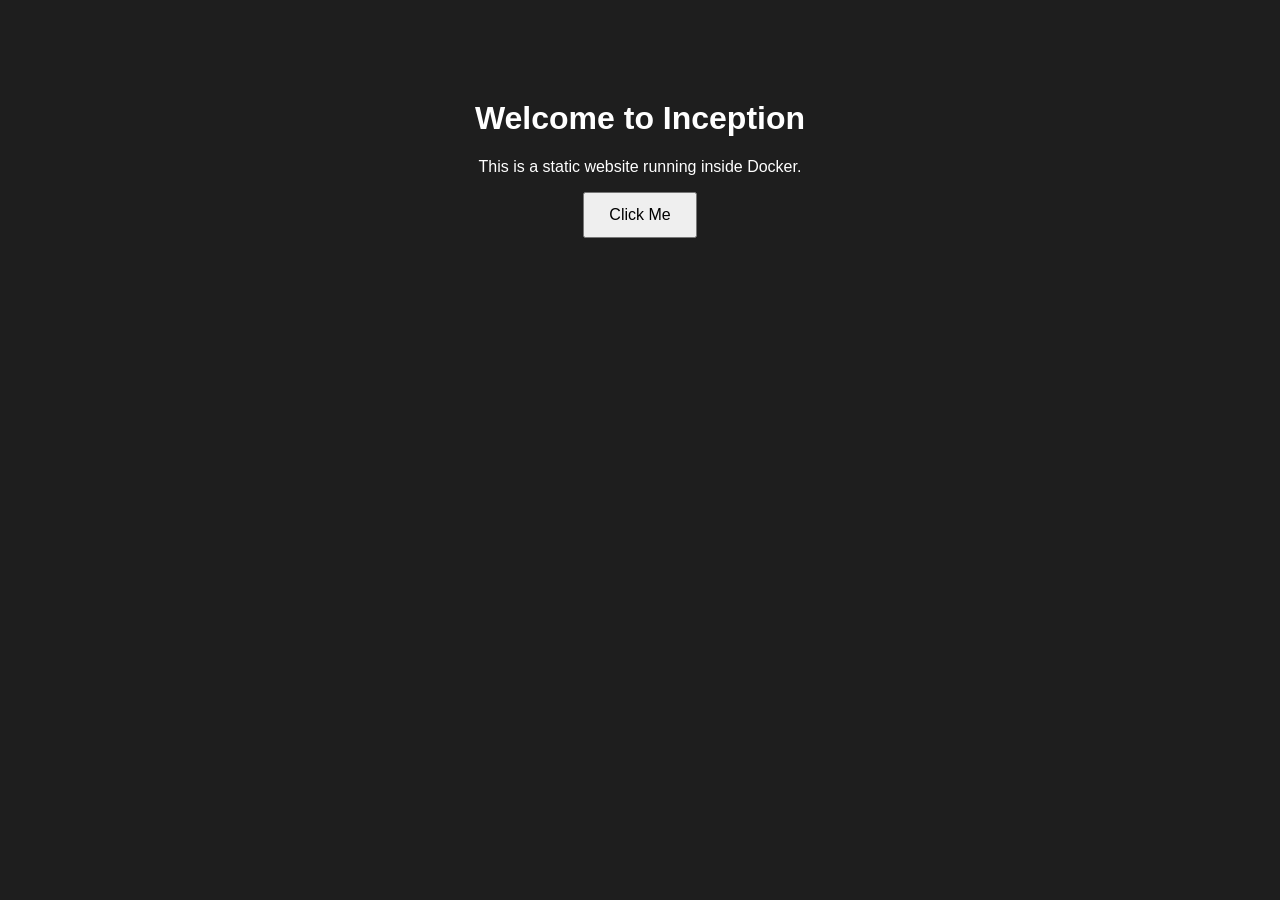
==== inceptions/srcs/bonus/static/tools/index.html @ dfe3c8c2 "add" ====
<!DOCTYPE html>
<html lang="en">
<head>
    <meta charset="UTF-8">
    <meta name="viewport" content="width=device-width, initial-scale=1.0">
    <title>Inception Static Website</title>

    <link rel="stylesheet" href="style.css">
</head>
<body>

    <div class="container">
        <h1>Welcome to Inception</h1>

        <p>This is a static website running inside Docker.</p>

        <button onclick="hello()">Click Me</button>

        <p id="msg"></p>
    </div>

    <script src="script.js"></script>

</body>
</html>
---- inceptions/srcs/bonus/static/tools/style.css ----
body {
    margin: 0;
    background: #1e1e1e;
    color: white;
    font-family: Arial, Helvetica, sans-serif;
}

.container {
    width: 600px;
    margin: 100px auto;
    text-align: center;
}

button {
    padding: 12px 24px;
    font-size: 16px;
    cursor: pointer;
}
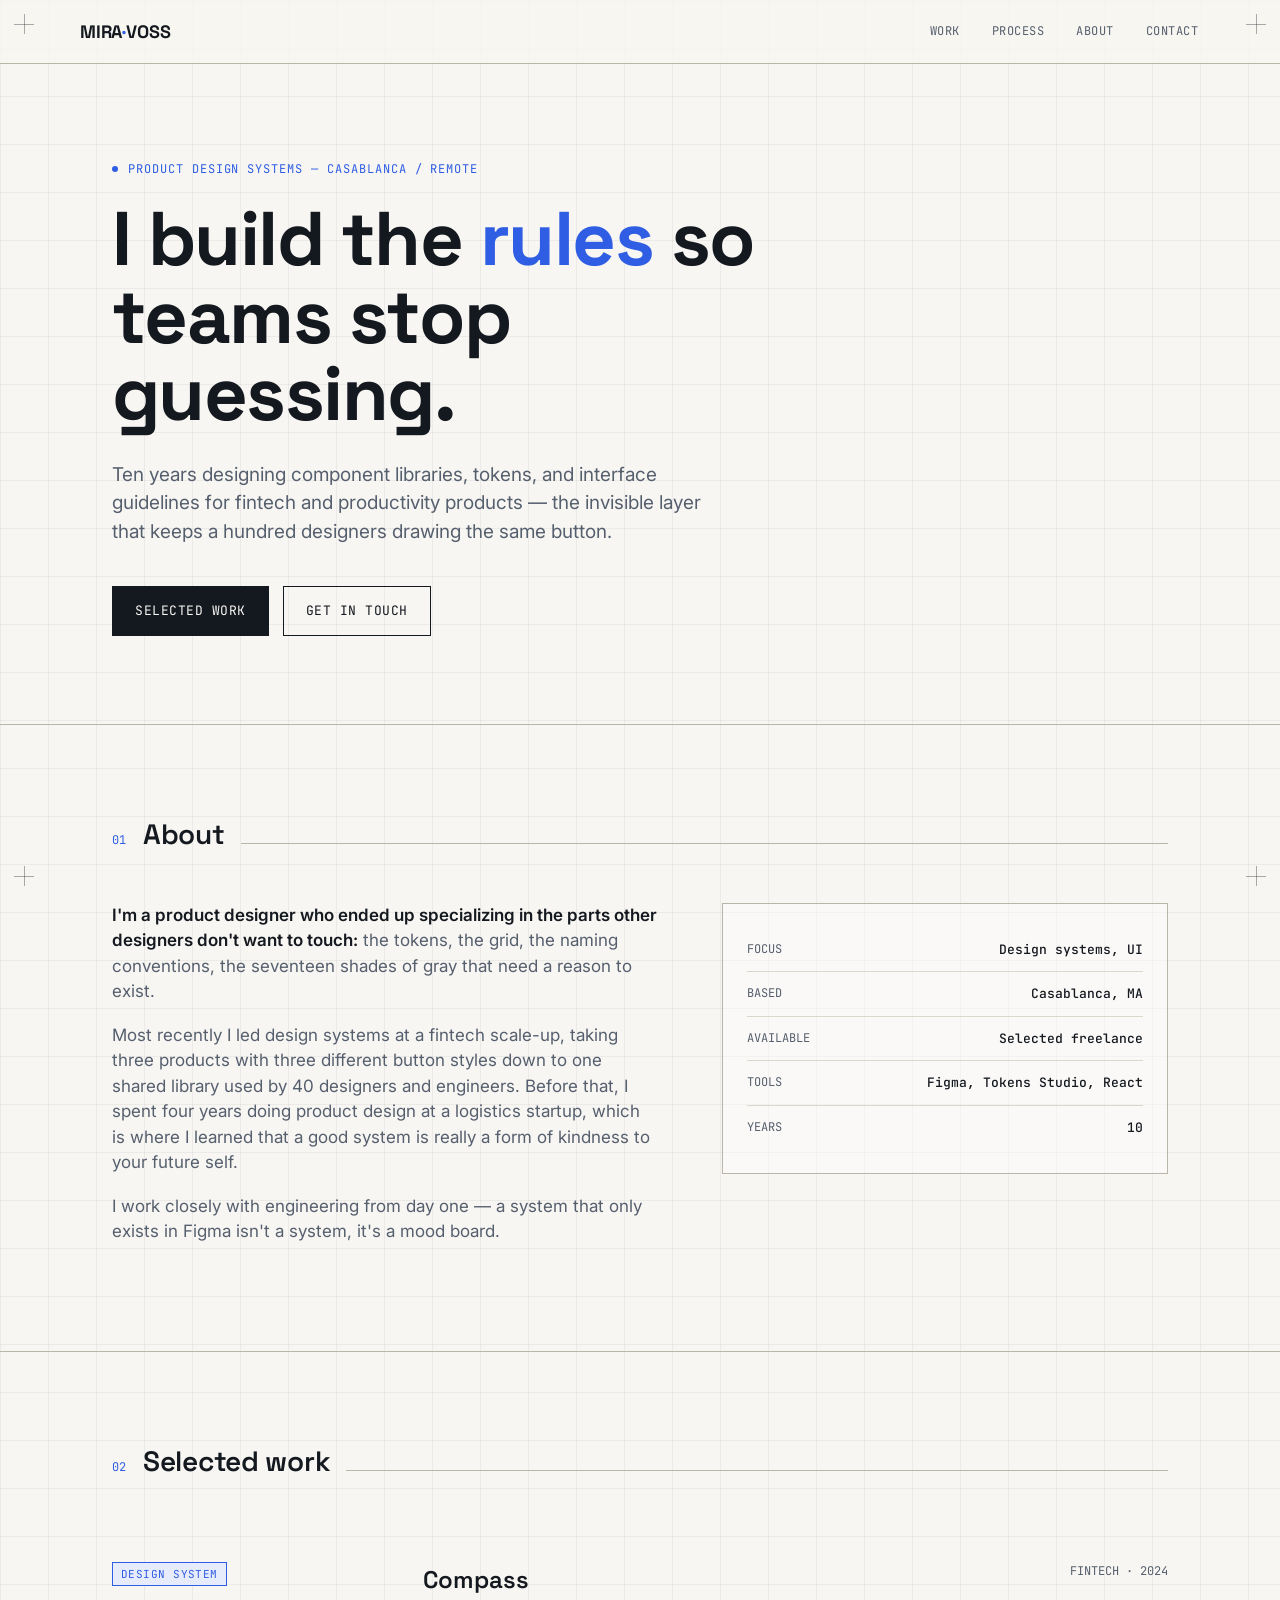
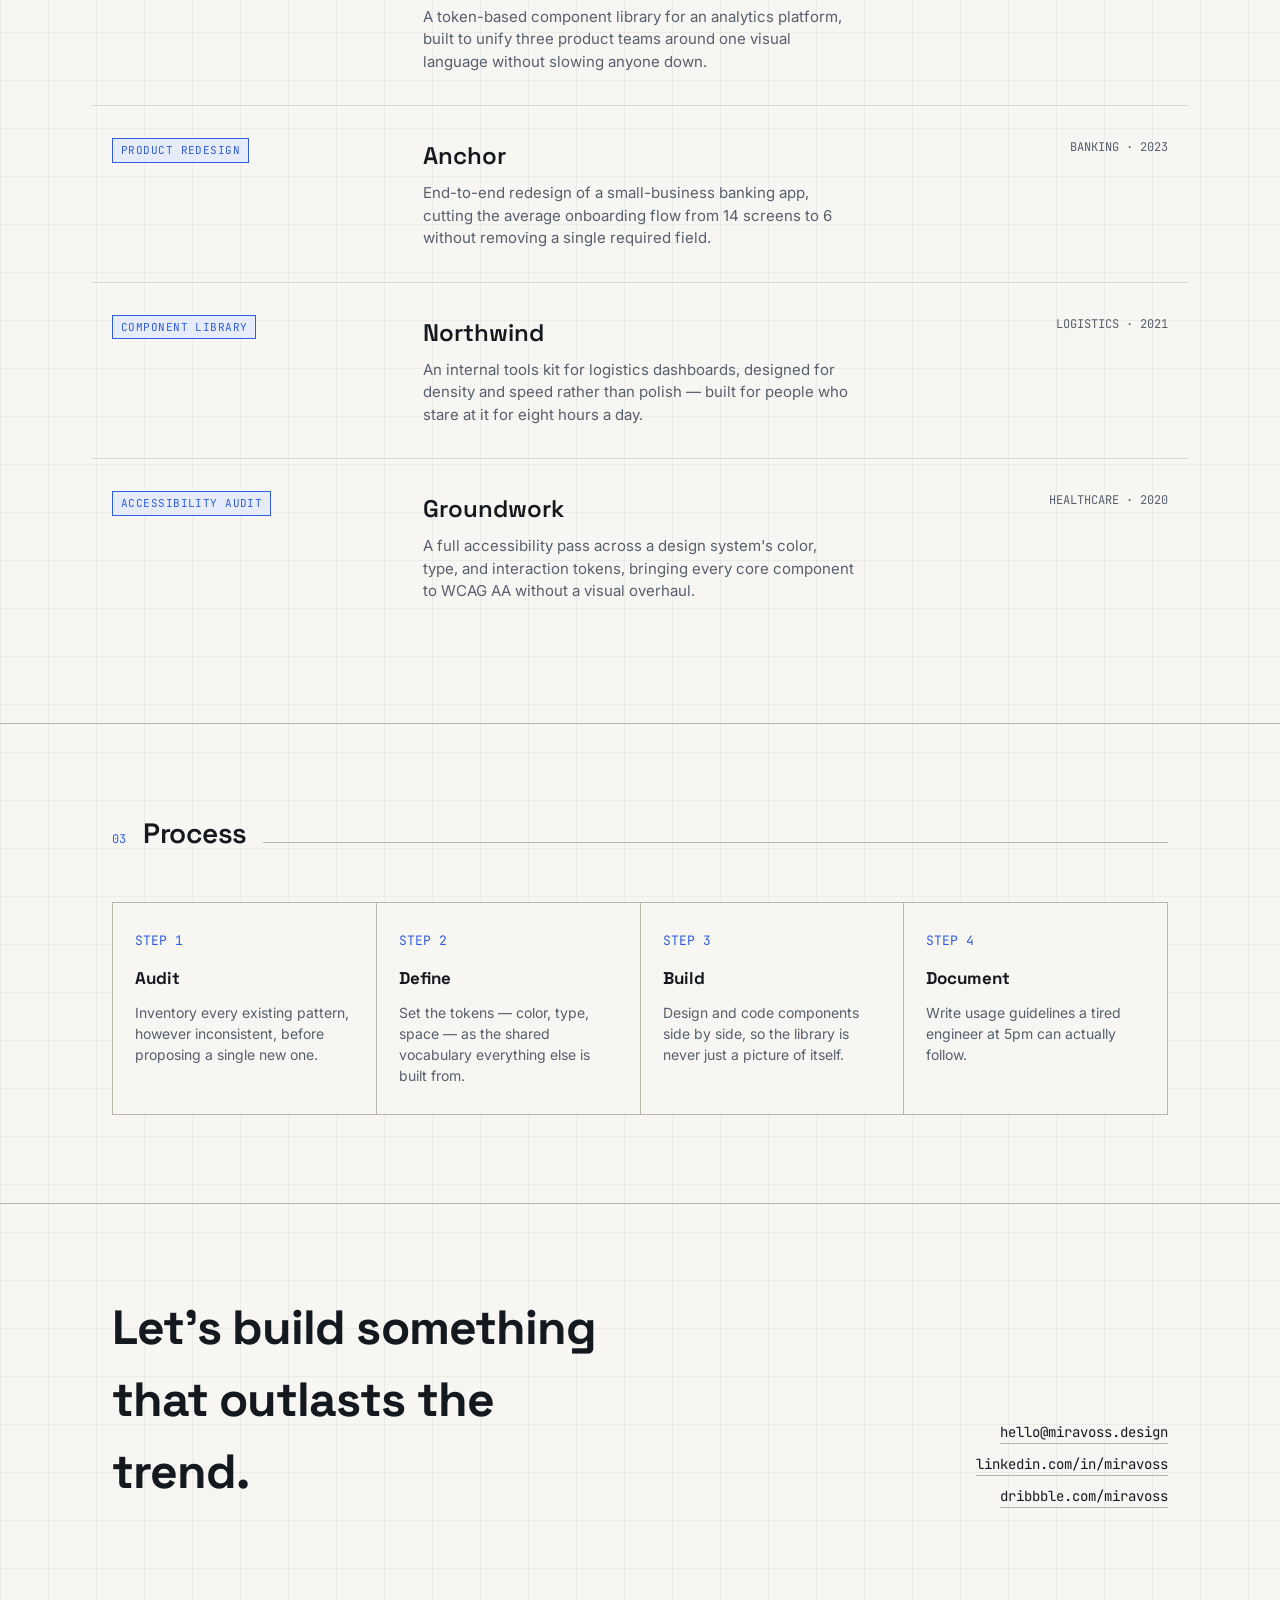
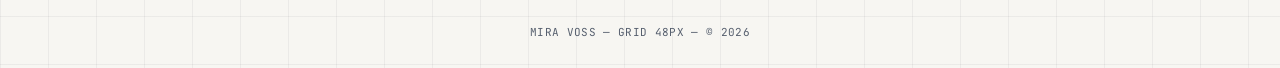
==== commit 1ae4913d: "add" ====
--- a/inceptions/srcs/bonus/static/tools/index.html
+++ b/inceptions/srcs/bonus/static/tools/index.html
@@ -1,25 +1,392 @@
 <!DOCTYPE html>
 <html lang="en">
 <head>
-    <meta charset="UTF-8">
-    <meta name="viewport" content="width=device-width, initial-scale=1.0">
-    <title>Inception Static Website</title>
-
-    <link rel="stylesheet" href="style.css">
+<meta charset="UTF-8">
+<meta name="viewport" content="width=device-width, initial-scale=1.0">
+<title>Mira Voss — Product Design Systems</title>
+<link rel="preconnect" href="https://fonts.googleapis.com">
+<link rel="preconnect" href="https://fonts.gstatic.com" crossorigin>
+<link href="https://fonts.googleapis.com/css2?family=Space+Grotesk:wght@400;500;600;700&family=Inter:wght@400;500;600&family=JetBrains+Mono:wght@400;500&display=swap" rel="stylesheet">
+<style>
+  :root{
+    --paper:#F7F6F2;
+    --ink:#14181F;
+    --ink-soft:#565F6E;
+    --accent:#2F5DE3;
+    --accent-soft:#E7ECFC;
+    --signal:#C6FF3D;
+    --line:#DAD7CD;
+    --line-strong:#B9B5A8;
+    --mono: 'JetBrains Mono', monospace;
+    --display: 'Space Grotesk', sans-serif;
+    --body: 'Inter', sans-serif;
+  }
+
+  *{box-sizing:border-box;}
+  html{scroll-behavior:smooth;}
+  @media (prefers-reduced-motion: reduce){
+    html{scroll-behavior:auto;}
+    *{animation-duration:0.01ms !important; animation-iteration-count:1 !important; transition-duration:0.01ms !important;}
+  }
+
+  body{
+    margin:0;
+    background:
+      linear-gradient(var(--line) 1px, transparent 1px) 0 0/ 100% 48px,
+      linear-gradient(90deg, var(--line) 1px, transparent 1px) 0 0/ 48px 100%,
+      var(--paper);
+    background-attachment:local;
+    color:var(--ink);
+    font-family:var(--body);
+    line-height:1.5;
+    opacity:0.999; /* fix for some bg render bugs */
+  }
+  body{
+    background-image:
+      linear-gradient(rgba(20,24,31,0.05) 1px, transparent 1px),
+      linear-gradient(90deg, rgba(20,24,31,0.05) 1px, transparent 1px);
+    background-size:48px 48px;
+  }
+
+  .wrap{max-width:1120px; margin:0 auto; padding:0 32px;}
+
+  /* corner registration marks */
+  .reg{position:fixed; width:20px; height:20px; z-index:40; pointer-events:none;}
+  .reg::before, .reg::after{content:""; position:absolute; background:var(--ink); opacity:0.35;}
+  .reg::before{width:100%; height:1px; top:50%;}
+  .reg::after{width:1px; height:100%; left:50%;}
+  .reg.tl{top:14px; left:14px;}
+  .reg.tr{top:14px; right:14px;}
+  .reg.bl{bottom:14px; left:14px;}
+  .reg.br{bottom:14px; right:14px;}
+
+  header.top{
+    position:sticky; top:0; z-index:30;
+    background:rgba(247,246,242,0.86);
+    backdrop-filter:blur(6px);
+    border-bottom:1px solid var(--line-strong);
+  }
+  .topbar{
+    display:flex; align-items:center; justify-content:space-between;
+    padding:18px 0;
+  }
+  .wordmark{
+    font-family:var(--display); font-weight:700; font-size:18px; letter-spacing:-0.01em;
+    color:var(--ink); text-decoration:none;
+  }
+  .wordmark span{color:var(--accent);}
+  nav.primary{display:flex; gap:28px;}
+  nav.primary a{
+    font-family:var(--mono); font-size:12px; letter-spacing:0.04em; text-transform:uppercase;
+    color:var(--ink-soft); text-decoration:none; padding:4px 2px; border-bottom:1px solid transparent;
+  }
+  nav.primary a:hover, nav.primary a:focus-visible{color:var(--ink); border-bottom-color:var(--accent);}
+  a:focus-visible, button:focus-visible{outline:2px solid var(--accent); outline-offset:3px;}
+
+  /* HERO */
+  .hero{
+    position:relative;
+    padding:96px 0 88px;
+    border-bottom:1px solid var(--line-strong);
+    overflow:hidden;
+    cursor:crosshair;
+  }
+  .hero-eyebrow{
+    font-family:var(--mono); font-size:12px; letter-spacing:0.08em; text-transform:uppercase;
+    color:var(--accent); display:flex; align-items:center; gap:10px; margin-bottom:22px;
+  }
+  .hero-eyebrow .dot{width:6px; height:6px; background:var(--accent); border-radius:50%;}
+  h1.hero-title{
+    font-family:var(--display); font-weight:700; font-size:clamp(38px, 6.4vw, 76px);
+    line-height:1.02; letter-spacing:-0.02em; margin:0 0 28px; max-width:14ch;
+  }
+  h1.hero-title em{font-style:normal; color:var(--accent);}
+  p.hero-sub{
+    font-size:19px; color:var(--ink-soft); max-width:52ch; margin:0 0 40px;
+  }
+  .hero-cta{display:flex; gap:14px; flex-wrap:wrap;}
+  .btn{
+    font-family:var(--mono); font-size:13px; text-transform:uppercase; letter-spacing:0.04em;
+    padding:14px 22px; text-decoration:none; display:inline-flex; align-items:center; gap:8px;
+    border:1px solid var(--ink); color:var(--ink); transition:background 0.15s, color 0.15s;
+  }
+  .btn.solid{background:var(--ink); color:var(--paper);}
+  .btn.solid:hover{background:var(--accent); border-color:var(--accent);}
+  .btn.ghost:hover{background:var(--ink); color:var(--paper);}
+
+  .coord{
+    position:absolute; font-family:var(--mono); font-size:11px; color:var(--ink-soft);
+    opacity:0; transition:opacity 0.1s; white-space:nowrap;
+  }
+  .crosshair{
+    position:absolute; width:22px; height:22px; pointer-events:none; opacity:0;
+    transition:opacity 0.12s;
+  }
+  .crosshair::before, .crosshair::after{content:""; position:absolute; background:var(--accent);}
+  .crosshair::before{width:100%; height:1px; top:50%; left:0;}
+  .crosshair::after{width:1px; height:100%; left:50%; top:0;}
+
+  /* SECTION LABEL SYSTEM */
+  .section{padding:88px 0; border-bottom:1px solid var(--line-strong); position:relative;}
+  .section-label{
+    display:flex; align-items:baseline; gap:16px; margin-bottom:48px;
+  }
+  .section-label .idx{
+    font-family:var(--mono); font-size:12px; color:var(--accent); letter-spacing:0.04em;
+  }
+  .section-label h2{
+    font-family:var(--display); font-size:28px; font-weight:600; margin:0; letter-spacing:-0.01em;
+  }
+  .section-label .rule{flex:1; height:1px; background:var(--line-strong);}
+
+  /* ABOUT */
+  .about-grid{display:grid; grid-template-columns:1.1fr 0.9fr; gap:64px; align-items:start;}
+  .about-grid p{font-size:17px; color:var(--ink-soft); margin:0 0 18px;}
+  .about-grid p strong{color:var(--ink); font-weight:600;}
+  .stat-block{
+    border:1px solid var(--line-strong); padding:24px; background:rgba(255,255,255,0.4);
+  }
+  .stat-row{display:flex; justify-content:space-between; padding:12px 0; border-bottom:1px solid var(--line);}
+  .stat-row:last-child{border-bottom:none;}
+  .stat-row .k{font-family:var(--mono); font-size:12px; color:var(--ink-soft); text-transform:uppercase;}
+  .stat-row .v{font-family:var(--mono); font-size:13px; color:var(--ink); font-weight:500;}
+
+  /* WORK */
+  .work-list{display:flex; flex-direction:column;}
+  .work-item{
+    display:grid; grid-template-columns:0.9fr 1.6fr 0.7fr; gap:32px;
+    padding:32px 0; border-top:1px solid var(--line);
+    position:relative;
+  }
+  .work-item:first-child{border-top:none;}
+  .work-item:hover{background:var(--accent-soft);}
+  .work-item{margin:0 -20px; padding-left:20px; padding-right:20px;}
+  .work-tag{
+    font-family:var(--mono); font-size:11px; text-transform:uppercase; letter-spacing:0.04em;
+    color:var(--accent); background:var(--accent-soft); padding:3px 8px; align-self:start;
+    border:1px solid var(--accent); width:fit-content;
+  }
+  .work-item:hover .work-tag{background:var(--signal); border-color:var(--ink); color:var(--ink);}
+  .work-name{font-family:var(--display); font-size:24px; font-weight:600; margin:0 0 8px;}
+  .work-desc{color:var(--ink-soft); font-size:15px; margin:0; max-width:48ch;}
+  .work-meta{
+    font-family:var(--mono); font-size:12px; color:var(--ink-soft);
+    display:flex; flex-direction:column; gap:6px; align-items:flex-end; text-align:right;
+  }
+  .work-meta .spec{opacity:0; transition:opacity 0.15s;}
+  .work-item:hover .spec{opacity:1;}
+
+  @media (max-width:800px){
+    .work-item{grid-template-columns:1fr;}
+    .work-meta{align-items:flex-start; text-align:left;}
+    .about-grid{grid-template-columns:1fr;}
+  }
+
+  /* PROCESS */
+  .process-list{
+    display:grid; grid-template-columns:repeat(4, 1fr); gap:1px;
+    background:var(--line-strong); border:1px solid var(--line-strong);
+  }
+  .process-item{background:var(--paper); padding:28px 22px;}
+  .process-num{font-family:var(--mono); color:var(--accent); font-size:13px; margin-bottom:16px;}
+  .process-item h3{font-family:var(--display); font-size:17px; margin:0 0 10px;}
+  .process-item p{font-size:14px; color:var(--ink-soft); margin:0;}
+  @media (max-width:800px){.process-list{grid-template-columns:1fr;}}
+
+  /* CONTACT */
+  .contact-inner{display:flex; justify-content:space-between; align-items:flex-end; flex-wrap:wrap; gap:32px;}
+  .contact-title{font-family:var(--display); font-size:clamp(30px,4.5vw,48px); font-weight:700; margin:0; max-width:16ch; letter-spacing:-0.02em;}
+  .contact-links{display:flex; flex-direction:column; gap:10px; align-items:flex-end;}
+  .contact-links a{font-family:var(--mono); font-size:14px; color:var(--ink); text-decoration:none; border-bottom:1px solid var(--line-strong);}
+  .contact-links a:hover{border-color:var(--accent); color:var(--accent);}
+  @media (max-width:700px){.contact-links{align-items:flex-start;}}
+
+  footer{padding:28px 0; text-align:center;}
+  footer p{font-family:var(--mono); font-size:11px; color:var(--ink-soft); margin:0; letter-spacing:0.03em;}
+</style>
 </head>
 <body>
 
-    <div class="container">
-        <h1>Welcome to Inception</h1>
-
-        <p>This is a static website running inside Docker.</p>
-
-        <button onclick="hello()">Click Me</button>
-
-        <p id="msg"></p>
-    </div>
-
-    <script src="script.js"></script>
+<div class="reg tl"></div>
+<div class="reg tr"></div>
+<div class="reg bl"></div>
+<div class="reg br"></div>
+
+<header class="top">
+  <div class="wrap topbar">
+    <a href="#" class="wordmark">MIRA<span>·</span>VOSS</a>
+    <nav class="primary">
+      <a href="#work">Work</a>
+      <a href="#process">Process</a>
+      <a href="#about">About</a>
+      <a href="#contact">Contact</a>
+    </nav>
+  </div>
+</header>
+
+<section class="hero" id="hero">
+  <div class="wrap">
+    <div class="hero-eyebrow"><span class="dot"></span>PRODUCT DESIGN SYSTEMS — CASABLANCA / REMOTE</div>
+    <h1 class="hero-title">I build the <em>rules</em> so teams stop guessing.</h1>
+    <p class="hero-sub">Ten years designing component libraries, tokens, and interface guidelines for fintech and productivity products — the invisible layer that keeps a hundred designers drawing the same button.</p>
+    <div class="hero-cta">
+      <a href="#work" class="btn solid">Selected work</a>
+      <a href="#contact" class="btn ghost">Get in touch</a>
+    </div>
+  </div>
+  <div class="crosshair" id="crosshair"></div>
+  <div class="coord" id="coord"></div>
+</section>
+
+<section class="section" id="about">
+  <div class="wrap">
+    <div class="section-label"><span class="idx">01</span><h2>About</h2><span class="rule"></span></div>
+    <div class="about-grid">
+      <div>
+        <p><strong>I'm a product designer who ended up specializing in the parts other designers don't want to touch:</strong> the tokens, the grid, the naming conventions, the seventeen shades of gray that need a reason to exist.</p>
+        <p>Most recently I led design systems at a fintech scale-up, taking three products with three different button styles down to one shared library used by 40 designers and engineers. Before that, I spent four years doing product design at a logistics startup, which is where I learned that a good system is really a form of kindness to your future self.</p>
+        <p>I work closely with engineering from day one — a system that only exists in Figma isn't a system, it's a mood board.</p>
+      </div>
+      <div class="stat-block">
+        <div class="stat-row"><span class="k">Focus</span><span class="v">Design systems, UI</span></div>
+        <div class="stat-row"><span class="k">Based</span><span class="v">Casablanca, MA</span></div>
+        <div class="stat-row"><span class="k">Available</span><span class="v">Selected freelance</span></div>
+        <div class="stat-row"><span class="k">Tools</span><span class="v">Figma, Tokens Studio, React</span></div>
+        <div class="stat-row"><span class="k">Years</span><span class="v">10</span></div>
+      </div>
+    </div>
+  </div>
+</section>
+
+<section class="section" id="work">
+  <div class="wrap">
+    <div class="section-label"><span class="idx">02</span><h2>Selected work</h2><span class="rule"></span></div>
+    <div class="work-list">
+
+      <div class="work-item">
+        <span class="work-tag">Design system</span>
+        <div>
+          <h3 class="work-name">Compass</h3>
+          <p class="work-desc">A token-based component library for an analytics platform, built to unify three product teams around one visual language without slowing anyone down.</p>
+        </div>
+        <div class="work-meta">
+          <span>FINTECH · 2024</span>
+          <span class="spec">142 COMPONENTS</span>
+          <span class="spec">40 ADOPTERS</span>
+        </div>
+      </div>
+
+      <div class="work-item">
+        <span class="work-tag">Product redesign</span>
+        <div>
+          <h3 class="work-name">Anchor</h3>
+          <p class="work-desc">End-to-end redesign of a small-business banking app, cutting the average onboarding flow from 14 screens to 6 without removing a single required field.</p>
+        </div>
+        <div class="work-meta">
+          <span>BANKING · 2023</span>
+          <span class="spec">6 SCREENS</span>
+          <span class="spec">−38% DROP-OFF</span>
+        </div>
+      </div>
+
+      <div class="work-item">
+        <span class="work-tag">Component library</span>
+        <div>
+          <h3 class="work-name">Northwind</h3>
+          <p class="work-desc">An internal tools kit for logistics dashboards, designed for density and speed rather than polish — built for people who stare at it for eight hours a day.</p>
+        </div>
+        <div class="work-meta">
+          <span>LOGISTICS · 2021</span>
+          <span class="spec">88 COMPONENTS</span>
+          <span class="spec">12 INTERNAL APPS</span>
+        </div>
+      </div>
+
+      <div class="work-item">
+        <span class="work-tag">Accessibility audit</span>
+        <div>
+          <h3 class="work-name">Groundwork</h3>
+          <p class="work-desc">A full accessibility pass across a design system's color, type, and interaction tokens, bringing every core component to WCAG AA without a visual overhaul.</p>
+        </div>
+        <div class="work-meta">
+          <span>HEALTHCARE · 2020</span>
+          <span class="spec">WCAG AA</span>
+          <span class="spec">210 TOKENS AUDITED</span>
+        </div>
+      </div>
+
+    </div>
+  </div>
+</section>
+
+<section class="section" id="process">
+  <div class="wrap">
+    <div class="section-label"><span class="idx">03</span><h2>Process</h2><span class="rule"></span></div>
+    <div class="process-list">
+      <div class="process-item">
+        <div class="process-num">STEP 1</div>
+        <h3>Audit</h3>
+        <p>Inventory every existing pattern, however inconsistent, before proposing a single new one.</p>
+      </div>
+      <div class="process-item">
+        <div class="process-num">STEP 2</div>
+        <h3>Define</h3>
+        <p>Set the tokens — color, type, space — as the shared vocabulary everything else is built from.</p>
+      </div>
+      <div class="process-item">
+        <div class="process-num">STEP 3</div>
+        <h3>Build</h3>
+        <p>Design and code components side by side, so the library is never just a picture of itself.</p>
+      </div>
+      <div class="process-item">
+        <div class="process-num">STEP 4</div>
+        <h3>Document</h3>
+        <p>Write usage guidelines a tired engineer at 5pm can actually follow.</p>
+      </div>
+    </div>
+  </div>
+</section>
+
+<section class="section" id="contact" style="border-bottom:none;">
+  <div class="wrap contact-inner">
+    <h2 class="contact-title">Let's build something that outlasts the trend.</h2>
+    <div class="contact-links">
+      <a href="mailto:hello@miravoss.design">hello@miravoss.design</a>
+      <a href="#">linkedin.com/in/miravoss</a>
+      <a href="#">dribbble.com/miravoss</a>
+    </div>
+  </div>
+</section>
+
+<footer>
+  <p>MIRA VOSS — GRID 48PX — © 2026</p>
+</footer>
+
+<script>
+  const hero = document.getElementById('hero');
+  const crosshair = document.getElementById('crosshair');
+  const coord = document.getElementById('coord');
+  const reduceMotion = window.matchMedia('(prefers-reduced-motion: reduce)').matches;
+
+  if (!reduceMotion) {
+    hero.addEventListener('mousemove', (e) => {
+      const rect = hero.getBoundingClientRect();
+      const x = Math.round(e.clientX - rect.left);
+      const y = Math.round(e.clientY - rect.top);
+      crosshair.style.opacity = '0.9';
+      crosshair.style.left = (x - 11) + 'px';
+      crosshair.style.top = (y - 11) + 'px';
+      coord.style.opacity = '0.8';
+      coord.style.left = (x + 16) + 'px';
+      coord.style.top = (y - 18) + 'px';
+      coord.textContent = 'X ' + x + '  Y ' + y;
+    });
+    hero.addEventListener('mouseleave', () => {
+      crosshair.style.opacity = '0';
+      coord.style.opacity = '0';
+    });
+  }
+</script>
 
 </body>
 </html>
